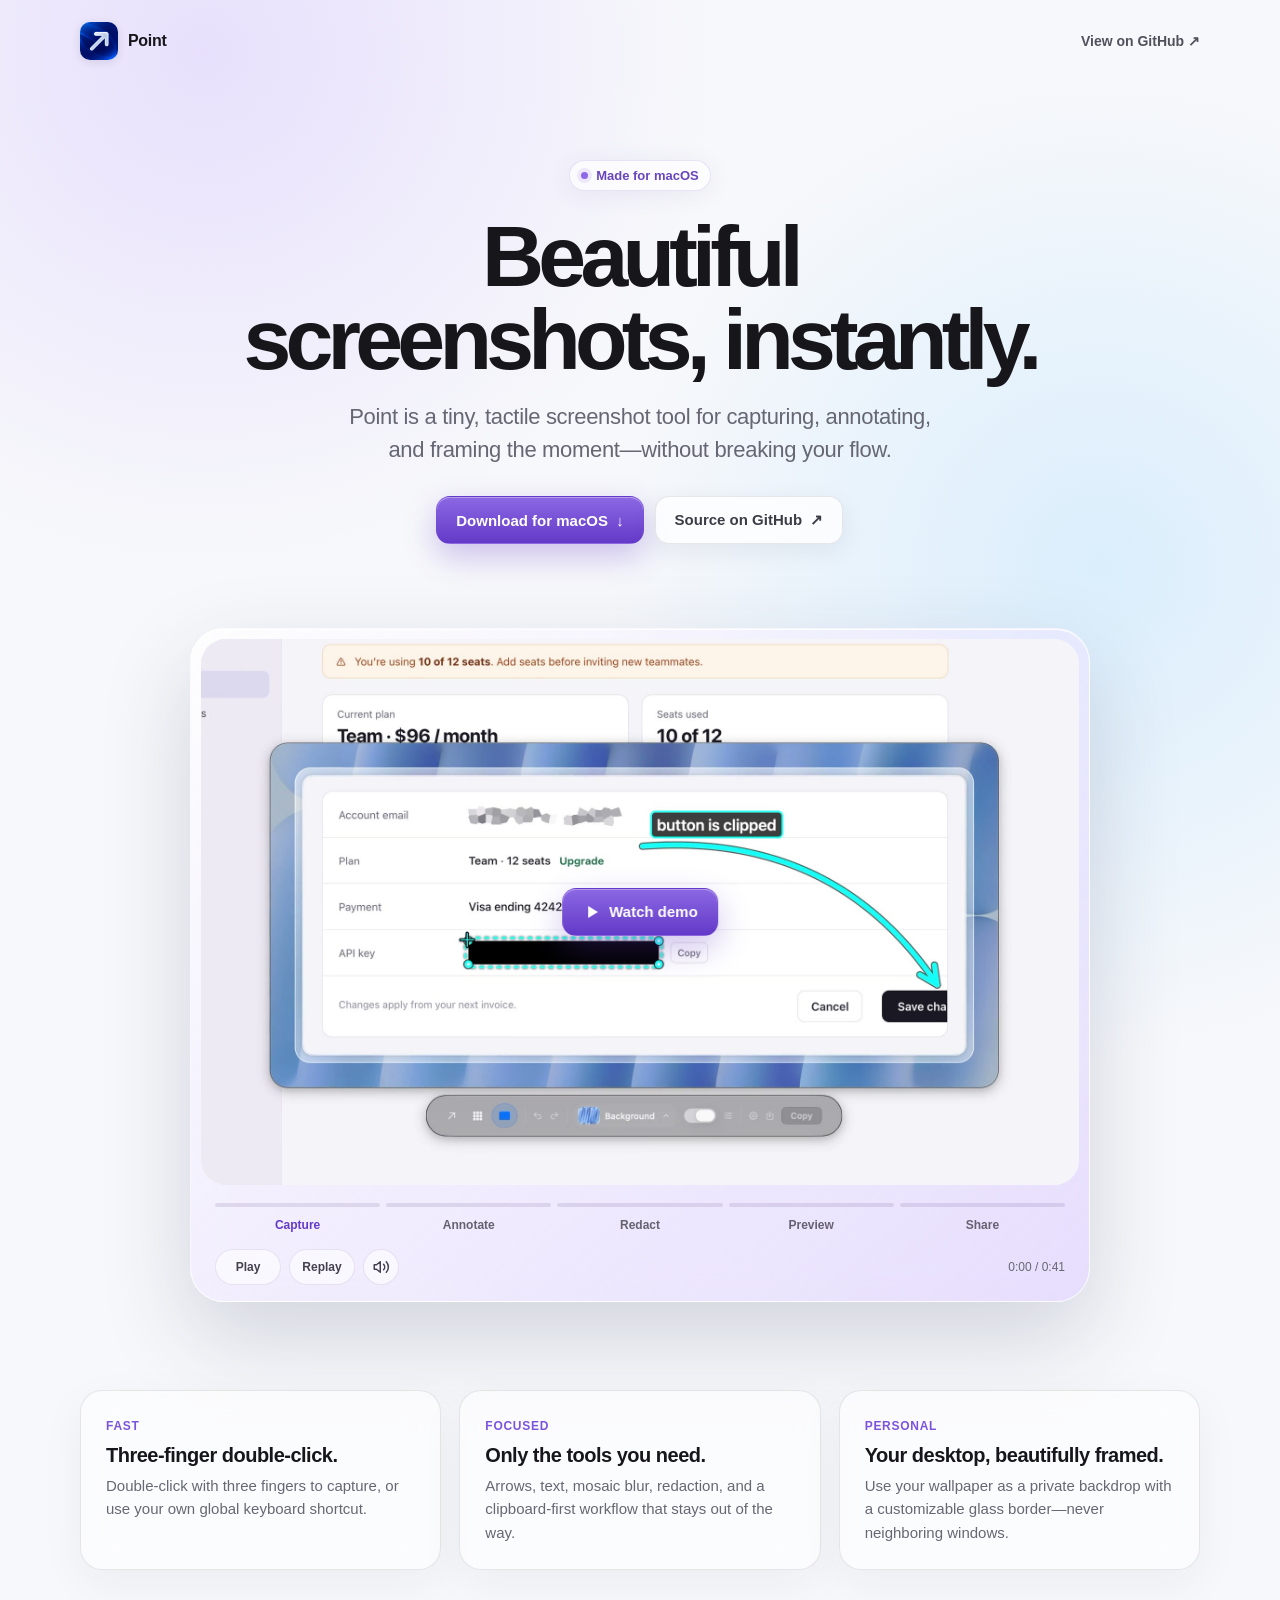
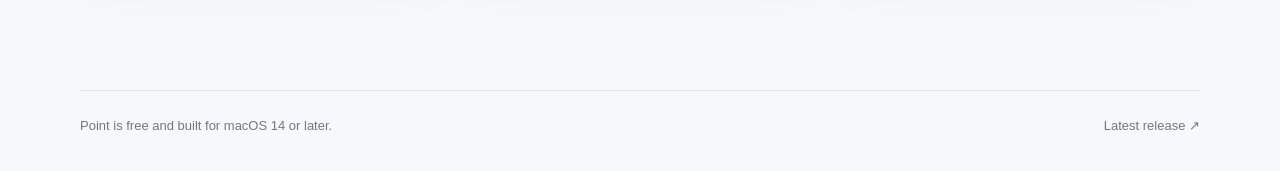
==== docs/index.html @ 86291eeb "Crop the black frame from the demo video" ====
<!doctype html>
<html lang="en">
<head>
  <meta charset="utf-8">
  <meta name="viewport" content="width=device-width, initial-scale=1">
  <title>Point — Beautiful screenshots, instantly</title>
  <meta name="description" content="A tiny, tactile screenshot and annotation tool made for macOS.">
  <meta name="theme-color" content="#f5f6fa">
  <meta property="og:title" content="Point — Beautiful screenshots, instantly">
  <meta property="og:description" content="Capture, annotate, and frame polished screenshots without leaving the moment.">
  <meta property="og:type" content="website">
  <meta property="og:url" content="https://201549bl.github.io/point/">
  <meta property="og:image" content="https://201549bl.github.io/point/og.png">
  <meta name="twitter:card" content="summary_large_image">
  <meta name="twitter:title" content="Point — Beautiful screenshots, instantly">
  <meta name="twitter:description" content="A tiny, tactile screenshot and annotation tool made for macOS.">
  <meta name="twitter:image" content="https://201549bl.github.io/point/og.png">
  <link rel="icon" href="app-icon.png">
  <style>
    :root {
      color-scheme: light;
      --ink: #17171b;
      --muted: #666773;
      --line: rgba(29, 29, 36, .1);
      --accent: #7b54dc;
      --accent-dark: #633ac8;
    }

    * { box-sizing: border-box; }

    html { scroll-behavior: smooth; }

    body {
      margin: 0;
      min-width: 320px;
      color: var(--ink);
      background:
        radial-gradient(circle at 16% 3%, rgba(206, 185, 255, .38), transparent 32rem),
        radial-gradient(circle at 86% 32%, rgba(165, 219, 255, .35), transparent 31rem),
        #f7f8fb;
      font-family: -apple-system, BlinkMacSystemFont, "SF Pro Display", "Helvetica Neue", sans-serif;
      -webkit-font-smoothing: antialiased;
    }

    a { color: inherit; }

    .shell {
      width: min(1120px, calc(100% - 40px));
      margin: 0 auto;
    }

    nav {
      height: 82px;
      display: flex;
      align-items: center;
      justify-content: space-between;
    }

    .brand {
      display: inline-flex;
      align-items: center;
      gap: 10px;
      font-weight: 700;
      letter-spacing: -.02em;
      text-decoration: none;
    }

    .brand img {
      width: 38px;
      height: 38px;
      border-radius: 10px;
      box-shadow: 0 2px 8px rgba(43, 35, 64, .12);
    }

    .nav-link {
      color: #51515c;
      font-size: 14px;
      font-weight: 600;
      text-decoration: none;
    }

    .hero {
      text-align: center;
      padding: 78px 0 54px;
    }

    .eyebrow {
      display: inline-flex;
      align-items: center;
      gap: 8px;
      padding: 7px 11px;
      border: 1px solid rgba(107, 73, 190, .14);
      border-radius: 99px;
      color: #6845bd;
      background: rgba(255, 255, 255, .65);
      box-shadow: 0 4px 24px rgba(80, 55, 140, .08);
      font-size: 13px;
      font-weight: 650;
      backdrop-filter: blur(18px);
    }

    .eyebrow::before {
      width: 7px;
      height: 7px;
      border-radius: 50%;
      background: #8e68e7;
      content: "";
      box-shadow: 0 0 0 4px rgba(142, 104, 231, .13);
    }

    h1 {
      max-width: 850px;
      margin: 24px auto 20px;
      font-size: clamp(52px, 8vw, 86px);
      line-height: .96;
      letter-spacing: -.067em;
      text-wrap: balance;
    }

    .lede {
      max-width: 620px;
      margin: 0 auto;
      color: var(--muted);
      font-size: clamp(18px, 2.2vw, 22px);
      line-height: 1.5;
      letter-spacing: -.015em;
      text-wrap: balance;
    }

    .actions {
      display: flex;
      justify-content: center;
      flex-wrap: wrap;
      gap: 12px;
      margin-top: 30px;
    }

    .button {
      min-height: 48px;
      display: inline-flex;
      align-items: center;
      justify-content: center;
      gap: 9px;
      padding: 0 19px;
      border: 1px solid var(--line);
      border-radius: 14px;
      color: #3c3c46;
      background: rgba(255, 255, 255, .74);
      box-shadow: 0 7px 26px rgba(34, 30, 50, .07);
      font-size: 15px;
      font-weight: 650;
      text-decoration: none;
      backdrop-filter: blur(18px);
      transition: transform .2s cubic-bezier(.2, .8, .2, 1), box-shadow .2s ease;
    }

    .button:hover { transform: translateY(-2px); box-shadow: 0 12px 30px rgba(34, 30, 50, .12); }
    .button:focus-visible { outline: 3px solid rgba(123, 84, 220, .25); outline-offset: 3px; }

    .button.primary {
      border-color: transparent;
      color: white;
      background: linear-gradient(180deg, #8c68e3, var(--accent-dark));
      box-shadow: 0 12px 32px rgba(99, 58, 200, .3), inset 0 1px rgba(255, 255, 255, .35);
    }

    .demo-wrap { padding: 30px 0 88px; }

    .demo {
      position: relative;
      min-height: 630px;
      overflow: hidden;
      display: grid;
      place-items: center;
      border: 1px solid rgba(255, 255, 255, .68);
      border-radius: 34px;
      background:
        linear-gradient(145deg, rgba(44, 142, 197, .18), rgba(129, 99, 201, .16)),
        radial-gradient(circle at 15% 74%, #afd8e5 0, #649bc2 26%, transparent 27%),
        linear-gradient(135deg, #6ec0dc, #3a79ae 47%, #8f7dc7);
      box-shadow: 0 35px 90px rgba(39, 49, 91, .18), inset 0 1px rgba(255, 255, 255, .7);
    }

    .demo::before,
    .demo::after {
      position: absolute;
      bottom: -90px;
      width: 540px;
      height: 310px;
      border-radius: 56% 44% 0 0;
      content: "";
      filter: saturate(.75);
    }

    .demo::before { left: -90px; background: #718b91; transform: rotate(8deg); }
    .demo::after { right: -150px; background: #566b72; transform: rotate(-7deg); }

    .glass-frame {
      position: relative;
      z-index: 1;
      width: min(78%, 790px);
      padding: 13px;
      border: 1px solid rgba(255, 255, 255, .82);
      border-radius: 29px;
      background: linear-gradient(140deg, rgba(255, 255, 255, .66), rgba(206, 181, 255, .42) 46%, rgba(255, 255, 255, .36));
      box-shadow: 0 28px 60px rgba(21, 31, 63, .34), inset 0 0 0 1px rgba(126, 75, 207, .32);
      backdrop-filter: blur(24px) saturate(1.25);
    }

    .shot {
      position: relative;
      min-height: 375px;
      overflow: hidden;
      border-radius: 17px;
      color: #f7f7fa;
      background: #17171b;
      box-shadow: inset 0 0 0 1px rgba(255,255,255,.08);
    }

    .shot-bar {
      height: 49px;
      display: flex;
      align-items: center;
      gap: 8px;
      padding: 0 17px;
      border-bottom: 1px solid rgba(255,255,255,.08);
      color: #aaaab3;
      font-size: 12px;
    }

    .dot { width: 10px; height: 10px; border-radius: 50%; background: #55555d; }
    .shot-title { margin-left: 8px; }

    .shot-content { padding: 58px 58px 72px; }
    .shot-label { color: #9a7be9; font-size: 13px; font-weight: 700; letter-spacing: .06em; text-transform: uppercase; }
    .shot h2 { max-width: 470px; margin: 10px 0 14px; font-size: clamp(30px, 4vw, 46px); line-height: 1.04; letter-spacing: -.045em; }
    .shot p { max-width: 410px; margin: 0; color: #a9a9b2; line-height: 1.55; }

    .annotation {
      position: absolute;
      right: 12%;
      bottom: 23%;
      width: 150px;
      height: 5px;
      border-radius: 9px;
      background: #ac7cff;
      box-shadow: 0 0 0 2px rgba(0,0,0,.32);
      transform: rotate(-22deg);
      transform-origin: right center;
    }

    .annotation::after {
      position: absolute;
      right: -3px;
      top: -8px;
      width: 17px;
      height: 17px;
      border-top: 5px solid #ac7cff;
      border-right: 5px solid #ac7cff;
      content: "";
      transform: rotate(45deg);
    }

    .toolbar {
      position: absolute;
      z-index: 2;
      left: 50%;
      bottom: 42px;
      display: flex;
      align-items: center;
      gap: 9px;
      min-height: 56px;
      padding: 10px 18px;
      border: 1px solid rgba(255,255,255,.68);
      border-radius: 28px;
      background: rgba(246, 246, 250, .68);
      box-shadow: 0 16px 36px rgba(22, 30, 58, .22), inset 0 1px rgba(255,255,255,.8);
      backdrop-filter: blur(24px) saturate(1.2);
      transform: translateX(-50%);
    }

    .tool-picker {
      display: flex;
      align-items: center;
      gap: 2px;
    }

    .tool {
      width: 34px;
      height: 34px;
      display: grid;
      place-items: center;
      border: 1px solid transparent;
      border-radius: 17px;
      color: #4d4c56;
    }

    .tool.active {
      border-color: rgba(113, 72, 206, .22);
      color: #7148ce;
      background: rgba(113, 72, 206, .16);
    }

    .toolbar-divider {
      width: 1px;
      height: 22px;
      background: rgba(68, 67, 76, .18);
    }

    .toolbar-label { color: #3e3d45; font-size: 12px; font-weight: 650; }

    .switch {
      width: 29px;
      height: 17px;
      padding: 2px;
      border-radius: 99px;
      background: #7650d4;
      box-shadow: inset 0 1px 2px rgba(52, 31, 105, .22);
    }

    .switch::after {
      display: block;
      width: 13px;
      height: 13px;
      margin-left: 12px;
      border-radius: 50%;
      background: white;
      box-shadow: 0 1px 3px rgba(30, 25, 45, .25);
      content: "";
    }

    .toolbar-action {
      width: 24px;
      display: grid;
      place-items: center;
      color: #47464f;
    }

    .symbol {
      width: 17px;
      height: 17px;
      display: block;
      background: currentColor;
      -webkit-mask: var(--icon) center / contain no-repeat;
      mask: var(--icon) center / contain no-repeat;
    }

    .copy-action {
      min-width: 49px;
      height: 30px;
      display: grid;
      place-items: center;
      border-radius: 15px;
      color: white;
      background: #7650d4;
      box-shadow: inset 0 1px rgba(255,255,255,.34), 0 2px 7px rgba(75, 48, 145, .23);
      font-size: 12px;
      font-weight: 700;
    }

    .video-demo {
      width: min(900px, 100%);
      min-height: 0;
      display: block;
      margin: 0 auto;
      padding: 10px;
      border-radius: 34px;
      background: linear-gradient(140deg, rgba(255, 255, 255, .74), rgba(210, 191, 255, .46));
      box-shadow: 0 35px 90px rgba(39, 49, 91, .18), inset 0 1px rgba(255, 255, 255, .8);
      backdrop-filter: blur(24px) saturate(1.2);
    }

    .video-demo::before,
    .video-demo::after { display: none; }

    .demo-stage { position: relative; }
    .video-demo video {
      width: 100%;
      height: auto;
      display: block;
      border-radius: 25px;
      background: #eef0f5;
    }

    .demo-start {
      position: absolute;
      top: 50%;
      left: 50%;
      translate: -50% -50%;
      font-family: inherit;
      white-space: nowrap;
      cursor: pointer;
    }
    .demo-start[hidden] { display: none; }
    .demo-start svg { width: 18px; height: 18px; }

    .demo-controls { width: 100%; padding: 8px 14px 6px; }
    .demo-controls[hidden] { display: none; }
    .chapter-timeline { position: relative; }
    .chapter-list { display: grid; grid-template-columns: var(--chapter-tracks, repeat(5, 1fr)); gap: 6px; }
    .demo-chapter {
      min-width: 0;
      min-height: 54px;
      display: flex;
      flex-direction: column;
      align-items: stretch;
      justify-content: flex-start;
      padding: 10px 0 8px;
      border: 0;
      border-radius: 5px;
      background: transparent;
      color: #66616f;
      font-size: 12px;
      font-weight: 600;
      line-height: 1.4;
      font-family: inherit;
      cursor: pointer;
    }
    .chapter-track { display: block; flex: 0 0 4px; height: 4px; margin-bottom: 10px; overflow: hidden; border-radius: 4px; background: rgba(79, 56, 116, .13); }
    .chapter-fill { display: block; width: 100%; height: 100%; background: var(--accent); transform: scaleX(var(--progress, 0)); transform-origin: left; }
    .demo-chapter[aria-current="step"] { color: var(--accent-dark); font-weight: 750; }
    .demo-chapter:hover { color: var(--accent-dark); }
    .demo-scrub {
      appearance: none;
      -webkit-appearance: none;
      position: absolute;
      top: 0;
      left: 0;
      width: 100%;
      height: 24px;
      margin: 0;
      padding: 0;
      background: transparent;
      cursor: pointer;
      touch-action: none;
    }
    .demo-scrub::-webkit-slider-runnable-track { height: 4px; background: transparent; }
    .demo-scrub::-moz-range-track, .demo-scrub::-moz-range-progress { height: 4px; background: transparent; }
    .demo-scrub::-webkit-slider-thumb { -webkit-appearance: none; width: 12px; height: 12px; margin-top: -4px; border: 2px solid white; border-radius: 50%; background: var(--accent-dark); box-shadow: 0 1px 5px rgba(50,30,80,.25); opacity: 0; }
    .demo-scrub::-moz-range-thumb { width: 8px; height: 8px; border: 2px solid white; border-radius: 50%; background: var(--accent-dark); opacity: 0; }
    .demo-playhead {
      position: absolute;
      left: var(--playhead-x, 0px);
      top: var(--playhead-y, 12px);
      width: 12px;
      height: 12px;
      border: 2px solid white;
      border-radius: 50%;
      background: var(--accent-dark);
      box-shadow: 0 1px 5px rgba(50,30,80,.25);
      transform: translate(-50%, -50%);
      pointer-events: none;
      opacity: 0;
    }
    .chapter-timeline:hover .demo-playhead, .chapter-timeline:focus-within .demo-playhead { opacity: 1; }
    .demo-transport { display: flex; flex-wrap: wrap; align-items: center; gap: 8px; padding-top: 2px; }
    .demo-transport button {
      min-height: 36px;
      min-width: 66px;
      padding: 0 12px;
      border: 1px solid rgba(112,89,147,.14);
      border-radius: 18px;
      background: rgba(255,255,255,.58);
      color: #45404e;
      font: 650 12px/1 -apple-system, BlinkMacSystemFont, "SF Pro Display", sans-serif;
      cursor: pointer;
    }
    .demo-transport button:hover { background: rgba(255,255,255,.95); }
    .demo-transport .video-sound { display: grid; place-items: center; flex: 0 0 36px; width: 36px; min-width: 36px; height: 36px; padding: 0; }
    .video-sound svg { grid-area: 1 / 1; width: 18px; height: 18px; }
    .video-sound[aria-pressed="false"] .sound-on, .video-sound[aria-pressed="true"] .sound-off { display: none; }
    .demo-clock { margin-left: auto; color: var(--muted); font-size: 12px; font-variant-numeric: tabular-nums; white-space: nowrap; }
    .demo-controls :focus-visible { outline: 2px solid var(--accent); outline-offset: 3px; }
    .demo-scrub:disabled { cursor: wait; }
    .demo-fallback { padding: 0 14px; font-size: 13px; color: var(--muted); }

    .features {
      display: grid;
      grid-template-columns: repeat(3, 1fr);
      gap: 18px;
      padding-bottom: 120px;
    }

    .feature {
      padding: 25px;
      border: 1px solid var(--line);
      border-radius: 22px;
      background: rgba(255, 255, 255, .55);
      box-shadow: 0 14px 45px rgba(36, 32, 54, .05);
      backdrop-filter: blur(16px);
    }

    .feature-kicker { color: var(--accent); font-size: 12px; font-weight: 750; letter-spacing: .06em; text-transform: uppercase; }
    .feature h3 { margin: 10px 0 7px; font-size: 20px; letter-spacing: -.025em; }
    .feature p { margin: 0; color: var(--muted); font-size: 15px; line-height: 1.55; }

    footer {
      display: flex;
      justify-content: space-between;
      gap: 20px;
      padding: 27px 0 38px;
      border-top: 1px solid var(--line);
      color: #757681;
      font-size: 13px;
    }

    footer a { text-decoration: none; }

    @media (max-width: 760px) {
      .shell { width: min(100% - 24px, 1120px); }
      .hero { padding-top: 54px; }
      h1 { font-size: clamp(48px, 15vw, 68px); }
      .demo { min-height: 500px; border-radius: 26px; }
      .video-demo { min-height: 0; padding: 6px; border-radius: 24px; }
      .video-demo video { border-radius: 18px; }
      .demo-controls { padding: 6px 8px; }
      .demo-chapter { font-size: 11px; }
      .demo-transport button { min-width: 60px; padding: 0 10px; }
      .glass-frame { width: 91%; padding: 9px; border-radius: 23px; }
      .shot { min-height: 330px; border-radius: 14px; }
      .shot-content { padding: 44px 30px 70px; }
      .shot p { font-size: 14px; }
      .annotation { right: 8%; bottom: 20%; width: 105px; }
      .toolbar { bottom: 29px; transform: translateX(-50%) scale(.72); transform-origin: bottom center; }
      .features { grid-template-columns: 1fr; padding-bottom: 70px; }
      footer { flex-direction: column; }
    }

    @media (max-width: 420px) {
      .chapter-list { gap: 4px; }
      .demo-chapter { font-size: 10px; }
      .demo-transport { gap: 6px; }
      .demo-transport button { min-width: 0; padding: 0 8px; }
      .demo-clock { font-size: 11px; }
    }

    @media (prefers-reduced-motion: reduce) {
      html { scroll-behavior: auto; }
      .button { transition: none; }
    }
  </style>
</head>
<body>
  <div class="shell">
    <nav aria-label="Primary navigation">
      <a class="brand" href="#top"><img src="app-icon.png" alt=""> Point</a>
      <a class="nav-link" href="https://github.com/201549BL/point">View on GitHub ↗</a>
    </nav>

    <main id="top">
      <section class="hero">
        <span class="eyebrow">Made for macOS</span>
        <h1>Beautiful screenshots, instantly.</h1>
        <p class="lede">Point is a tiny, tactile screenshot tool for capturing, annotating, and framing the moment—without breaking your flow.</p>
        <div class="actions">
          <a class="button primary" href="https://github.com/201549BL/point/releases/download/v0.3.0/Point-0.3.0-macOS.zip">Download for macOS&nbsp; ↓</a>
          <a class="button" href="https://github.com/201549BL/point">Source on GitHub&nbsp; ↗</a>
        </div>
      </section>

      <section class="demo-wrap" aria-label="Point screenshot annotation preview">
        <div class="demo video-demo">
          <div class="demo-stage">
            <video id="point-demo" controls loop playsinline preload="metadata" width="1888" height="1174" poster="point-demo-poster.jpg?v=030-crop-v8" aria-label="Point demo: capture with a Sunset wash, frame and annotate a screenshot, blur an email, redact a key, preview the result, and share it in chat.">
              <source src="point-demo.mp4?v=030-crop-v8" type="video/mp4">
              <a href="point-demo.mp4?v=030-crop-v8">Watch the Point demo video</a>
            </video>
            <button class="button primary demo-start" type="button" aria-controls="point-demo" hidden>
              <svg viewBox="0 0 24 24" fill="currentColor" aria-hidden="true" focusable="false"><path d="m8 4 13 8-13 8Z"/></svg>
              Watch demo
            </button>
          </div>
          <div class="demo-controls" hidden>
            <div class="chapter-timeline">
              <div class="chapter-list" role="group" aria-label="Demo chapters">
                <button class="demo-chapter" type="button" data-start="0" aria-controls="point-demo"><span class="chapter-track" aria-hidden="true"><span class="chapter-fill"></span></span>Capture</button>
                <button class="demo-chapter" type="button" data-start="9.366667" aria-controls="point-demo"><span class="chapter-track" aria-hidden="true"><span class="chapter-fill"></span></span>Annotate</button>
                <button class="demo-chapter" type="button" data-start="18.133333" aria-controls="point-demo"><span class="chapter-track" aria-hidden="true"><span class="chapter-fill"></span></span>Redact</button>
                <button class="demo-chapter" type="button" data-start="28.6" aria-controls="point-demo"><span class="chapter-track" aria-hidden="true"><span class="chapter-fill"></span></span>Preview</button>
                <button class="demo-chapter" type="button" data-start="31.7" aria-controls="point-demo"><span class="chapter-track" aria-hidden="true"><span class="chapter-fill"></span></span>Share</button>
              </div>
              <span class="demo-playhead" aria-hidden="true"></span>
              <input class="demo-scrub" type="range" min="0" max="40.733333" step="0.01" value="0" aria-label="Seek demo" aria-controls="point-demo" disabled>
            </div>
            <div class="demo-transport">
              <button class="video-toggle" type="button" aria-label="Play demo">Play</button>
              <button class="video-replay" type="button" aria-label="Replay demo">Replay</button>
              <button class="video-sound" type="button" aria-label="Mute demo" title="Mute demo" aria-pressed="true" aria-controls="point-demo">
                <svg class="sound-off" viewBox="0 0 24 24" fill="none" stroke="currentColor" stroke-width="2" stroke-linecap="round" stroke-linejoin="round" aria-hidden="true" focusable="false"><path d="M11 5 6 9H3v6h3l5 4Z"/><path d="m17 9 5 6m0-6-5 6"/></svg>
                <svg class="sound-on" viewBox="0 0 24 24" fill="none" stroke="currentColor" stroke-width="2" stroke-linecap="round" stroke-linejoin="round" aria-hidden="true" focusable="false"><path d="M11 5 6 9H3v6h3l5 4Z"/><path d="M15.5 8.5a5 5 0 0 1 0 7M19 5a10 10 0 0 1 0 14"/></svg>
              </button>
              <output class="demo-clock" aria-hidden="true">0:00 / 0:41</output>
            </div>
          </div>
          <p class="demo-fallback" hidden>Having trouble playing the demo? <a href="point-demo.mp4?v=030-crop-v8">Open the video directly.</a></p>
        </div>
      </section>

      <section class="features" aria-label="Features">
        <article class="feature">
          <span class="feature-kicker">Fast</span>
          <h3>Three-finger double-click.</h3>
          <p>Double-click with three fingers to capture, or use your own global keyboard shortcut.</p>
        </article>
        <article class="feature">
          <span class="feature-kicker">Focused</span>
          <h3>Only the tools you need.</h3>
          <p>Arrows, text, mosaic blur, redaction, and a clipboard-first workflow that stays out of the way.</p>
        </article>
        <article class="feature">
          <span class="feature-kicker">Personal</span>
          <h3>Your desktop, beautifully framed.</h3>
          <p>Use your wallpaper as a private backdrop with a customizable glass border—never neighboring windows.</p>
        </article>
      </section>
    </main>

    <footer>
      <span>Point is free and built for macOS 14 or later.</span>
      <a href="https://github.com/201549BL/point/releases/latest">Latest release ↗</a>
    </footer>
  </div>
  <script src="demo-player.js?v=030-watch-demo-2"></script>
</body>
</html>
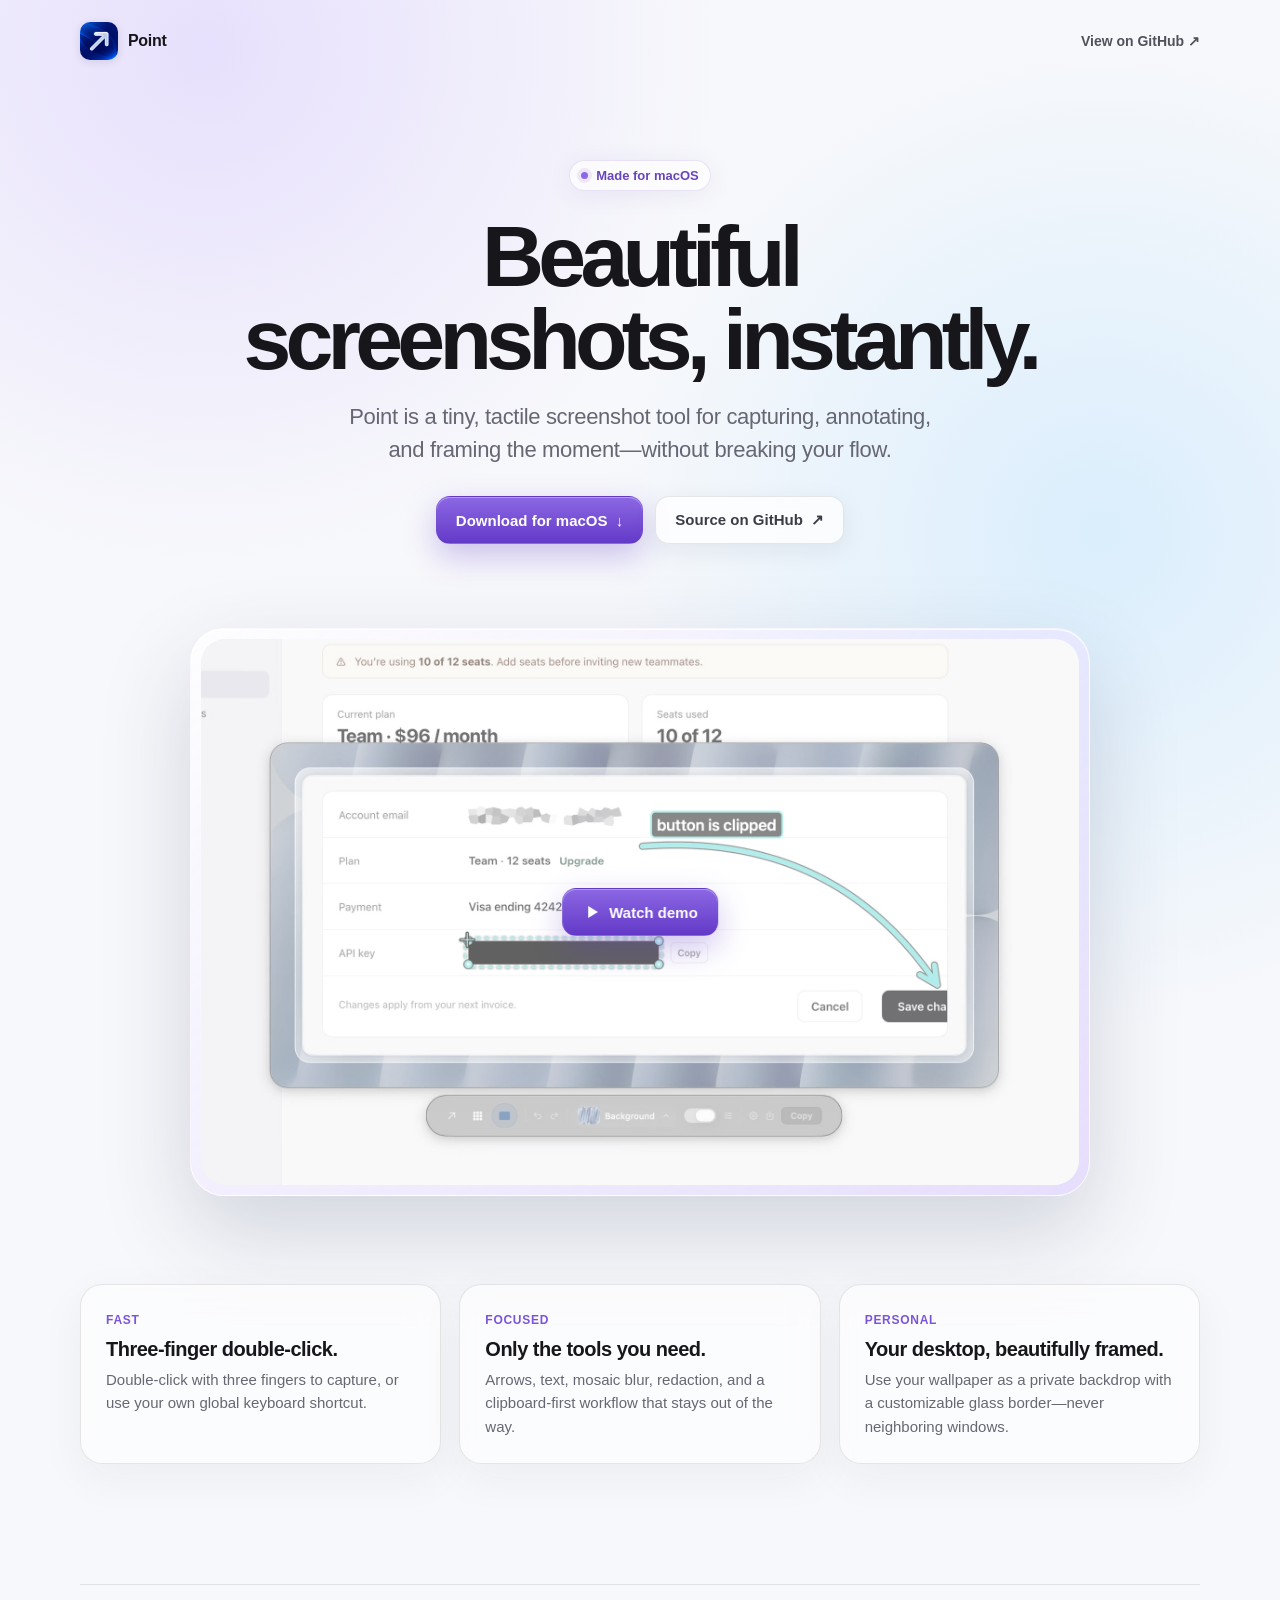
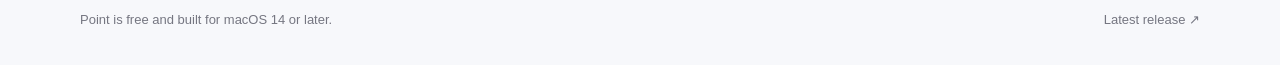
==== commit 2449c87f: "Quiet the demo poster until first playback" ====
--- a/docs/index.html
+++ b/docs/index.html
@@ -374,16 +374,31 @@
     .video-demo::after { display: none; }
 
     .demo-stage { position: relative; }
+    .demo-stage::after {
+      content: "";
+      position: absolute;
+      inset: 0;
+      z-index: 1;
+      border-radius: 25px;
+      background: rgba(255, 255, 255, .38);
+      opacity: 0;
+      pointer-events: none;
+      transition: opacity 250ms ease;
+    }
+    .is-awaiting-play .demo-stage::after { opacity: 1; }
+    .is-awaiting-play video { filter: saturate(.4); }
     .video-demo video {
       width: 100%;
       height: auto;
       display: block;
       border-radius: 25px;
       background: #eef0f5;
+      transition: filter 250ms ease;
     }
 
     .demo-start {
       position: absolute;
+      z-index: 2;
       top: 50%;
       left: 50%;
       translate: -50% -50%;
@@ -512,7 +527,7 @@
       h1 { font-size: clamp(48px, 15vw, 68px); }
       .demo { min-height: 500px; border-radius: 26px; }
       .video-demo { min-height: 0; padding: 6px; border-radius: 24px; }
-      .video-demo video { border-radius: 18px; }
+      .video-demo video, .demo-stage::after { border-radius: 18px; }
       .demo-controls { padding: 6px 8px; }
       .demo-chapter { font-size: 11px; }
       .demo-transport button { min-width: 60px; padding: 0 10px; }
@@ -536,7 +551,7 @@
 
     @media (prefers-reduced-motion: reduce) {
       html { scroll-behavior: auto; }
-      .button { transition: none; }
+      .button, .video-demo video, .demo-stage::after { transition: none; }
     }
   </style>
 </head>
@@ -620,6 +635,6 @@
       <a href="https://github.com/201549BL/point/releases/latest">Latest release ↗</a>
     </footer>
   </div>
-  <script src="demo-player.js?v=030-watch-demo-2"></script>
+  <script src="demo-player.js?v=030-quiet-poster-1"></script>
 </body>
 </html>
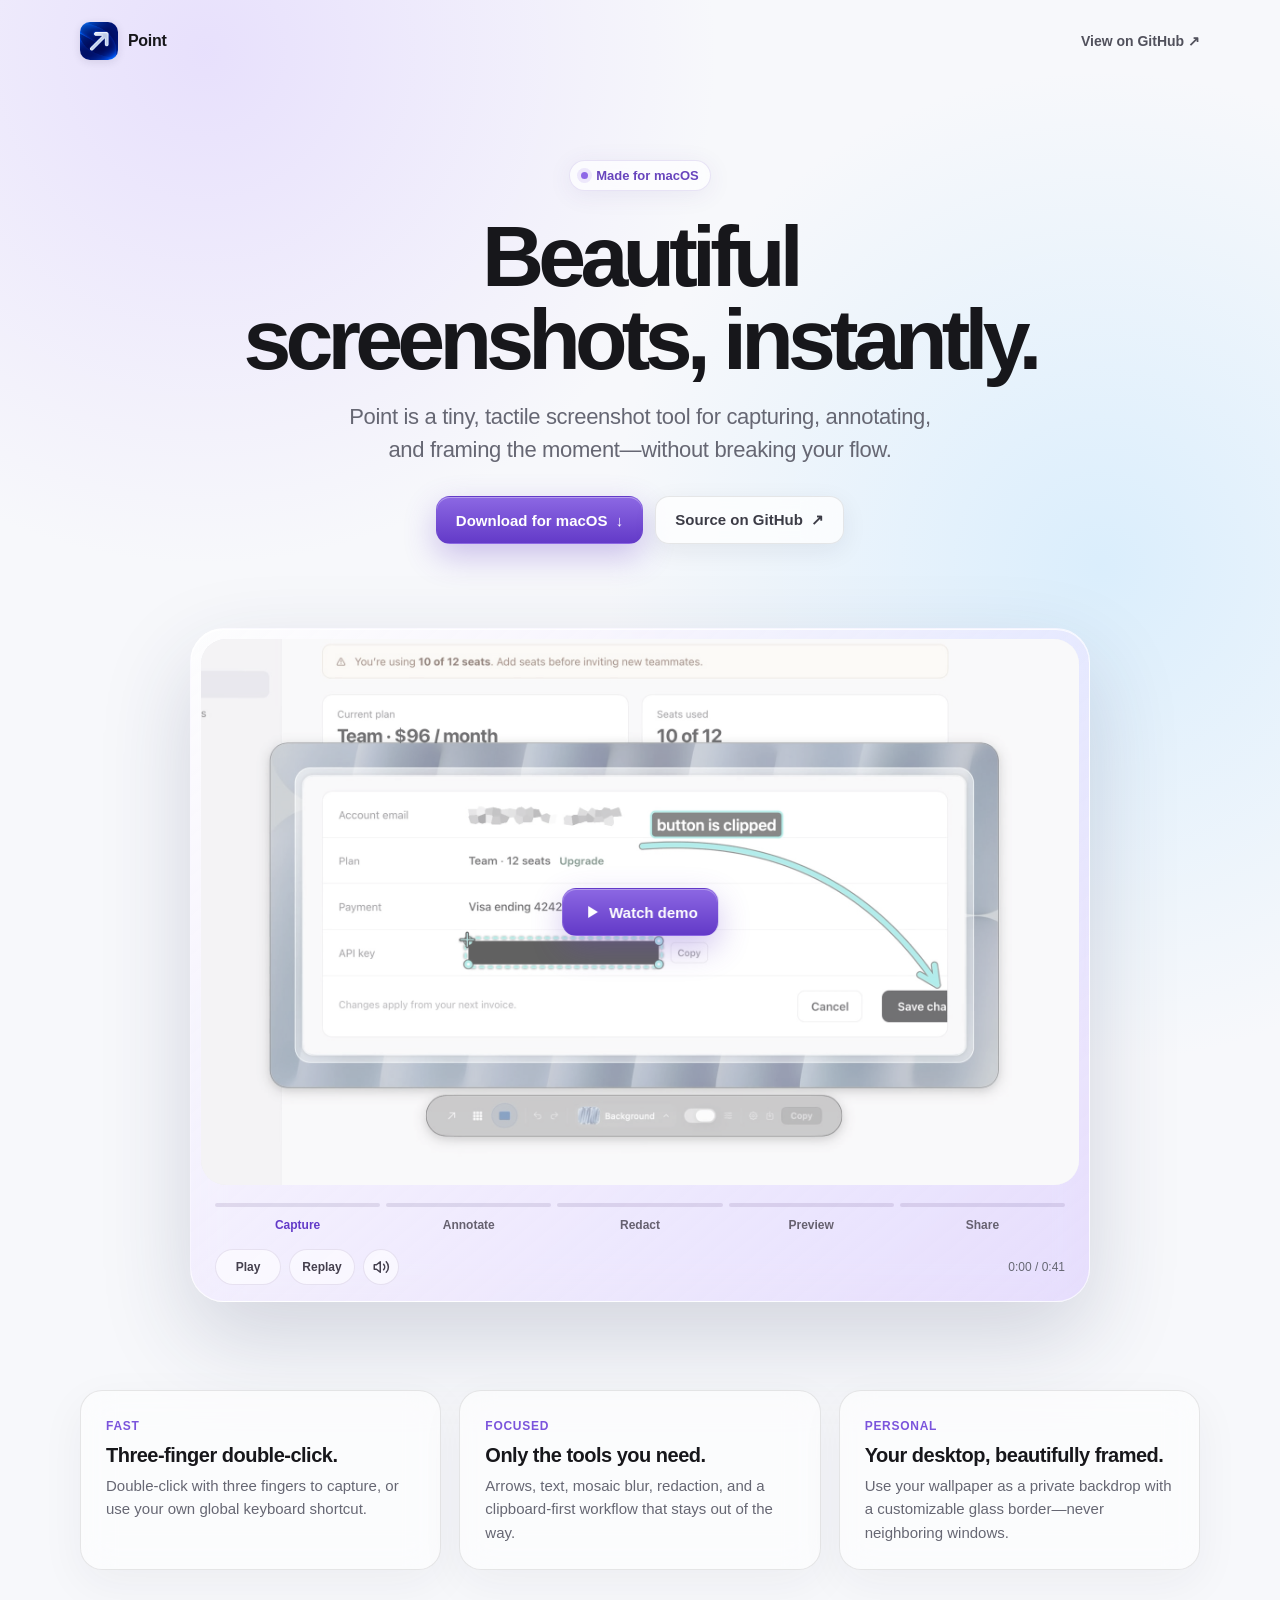
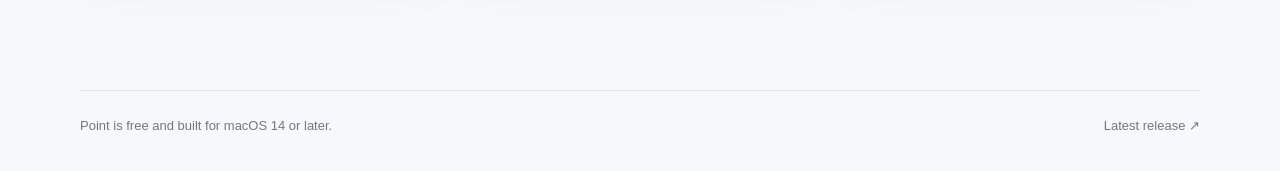
==== commit 13779fe1: "Refresh the demo player asset version" ====
--- a/docs/index.html
+++ b/docs/index.html
@@ -635,6 +635,6 @@
       <a href="https://github.com/201549BL/point/releases/latest">Latest release ↗</a>
     </footer>
   </div>
-  <script src="demo-player.js?v=030-quiet-poster-1"></script>
+  <script src="demo-player.js?v=030-quiet-poster-2"></script>
 </body>
 </html>
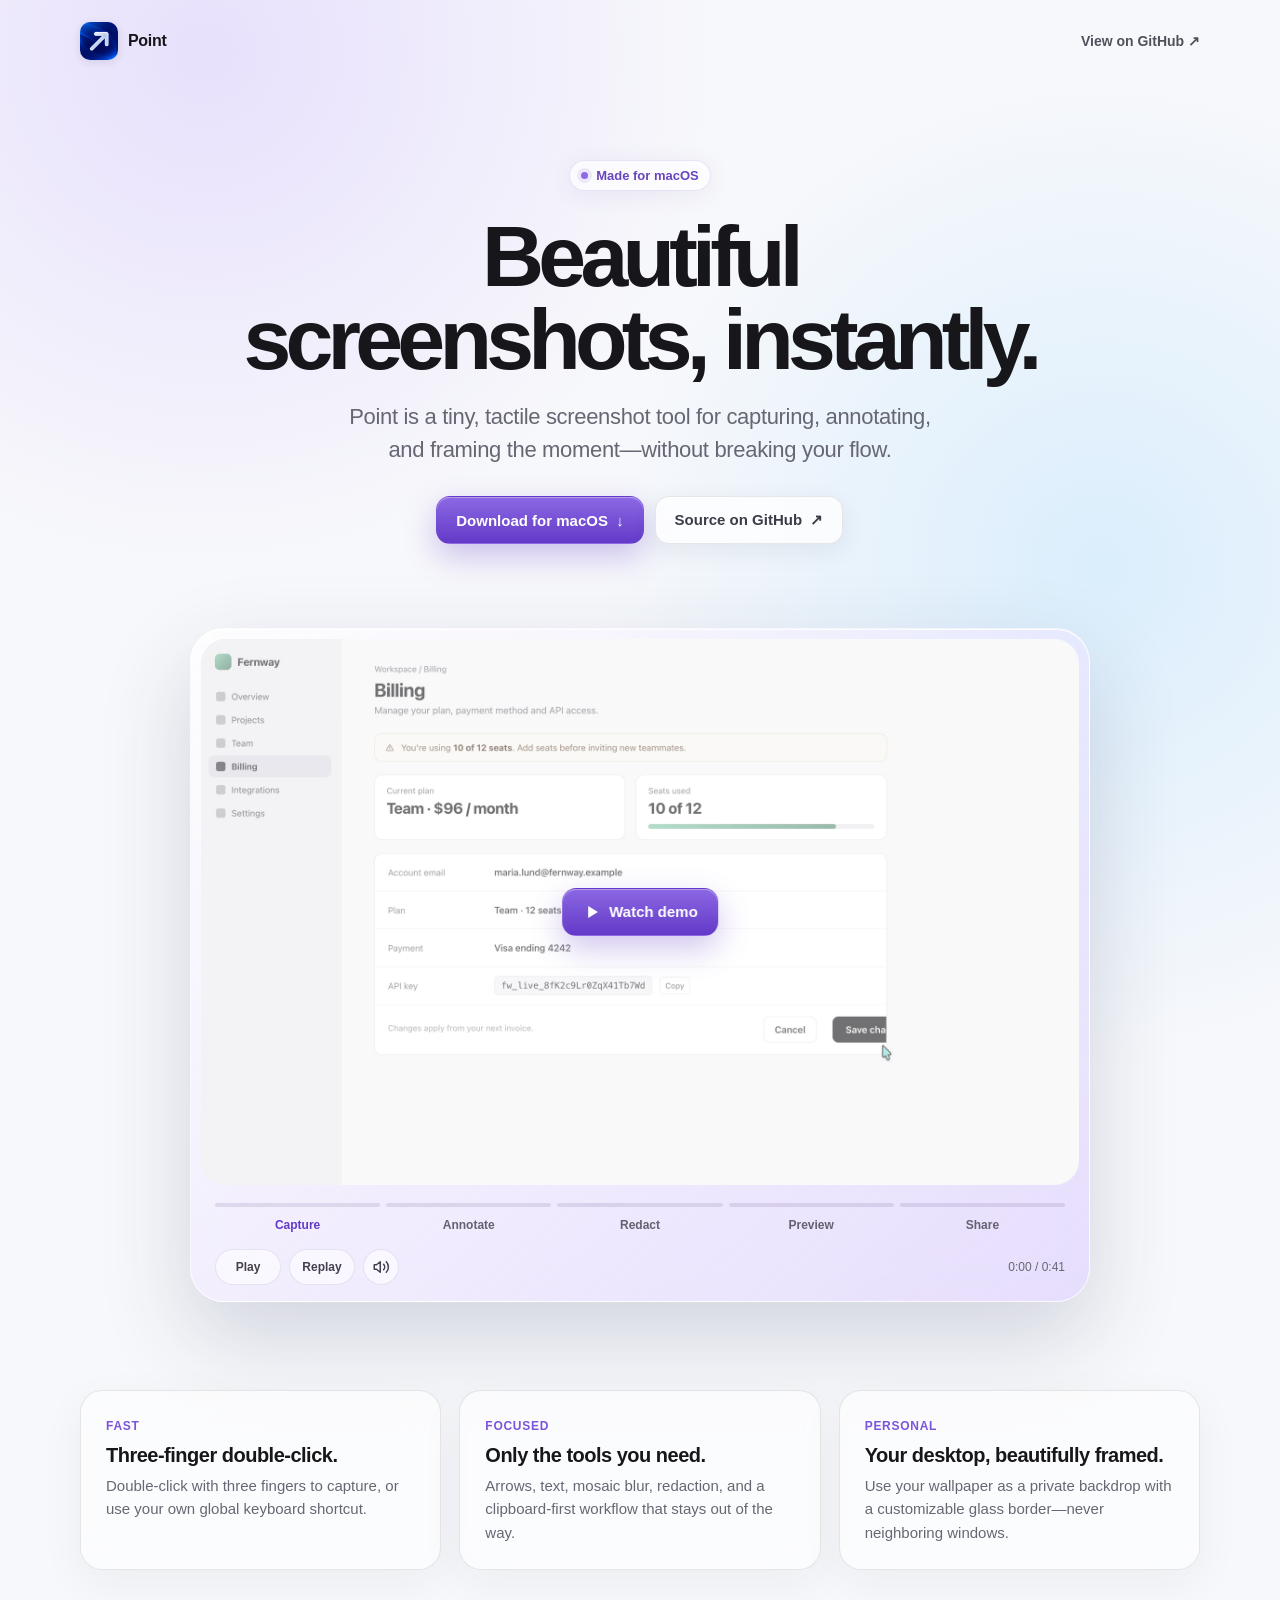
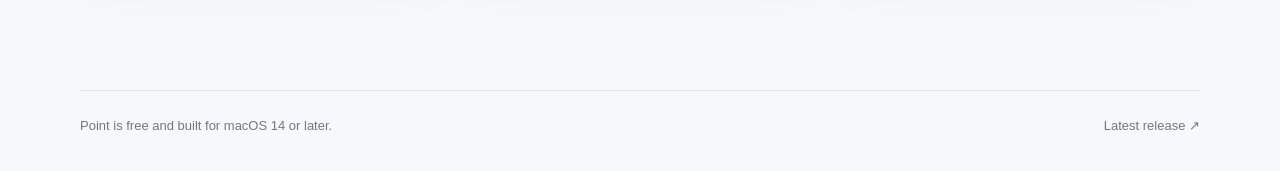
==== commit 1177ac72: "Use the demo first frame as its poster" ====
--- a/docs/index.html
+++ b/docs/index.html
@@ -576,7 +576,7 @@
       <section class="demo-wrap" aria-label="Point screenshot annotation preview">
         <div class="demo video-demo">
           <div class="demo-stage">
-            <video id="point-demo" controls loop playsinline preload="metadata" width="1888" height="1174" poster="point-demo-poster.jpg?v=030-crop-v8" aria-label="Point demo: capture with a Sunset wash, frame and annotate a screenshot, blur an email, redact a key, preview the result, and share it in chat.">
+            <video id="point-demo" controls loop playsinline preload="metadata" width="1888" height="1174" poster="point-demo-poster.jpg?v=030-start-frame-v9" aria-label="Point demo: capture with a Sunset wash, frame and annotate a screenshot, blur an email, redact a key, preview the result, and share it in chat.">
               <source src="point-demo.mp4?v=030-crop-v8" type="video/mp4">
               <a href="point-demo.mp4?v=030-crop-v8">Watch the Point demo video</a>
             </video>
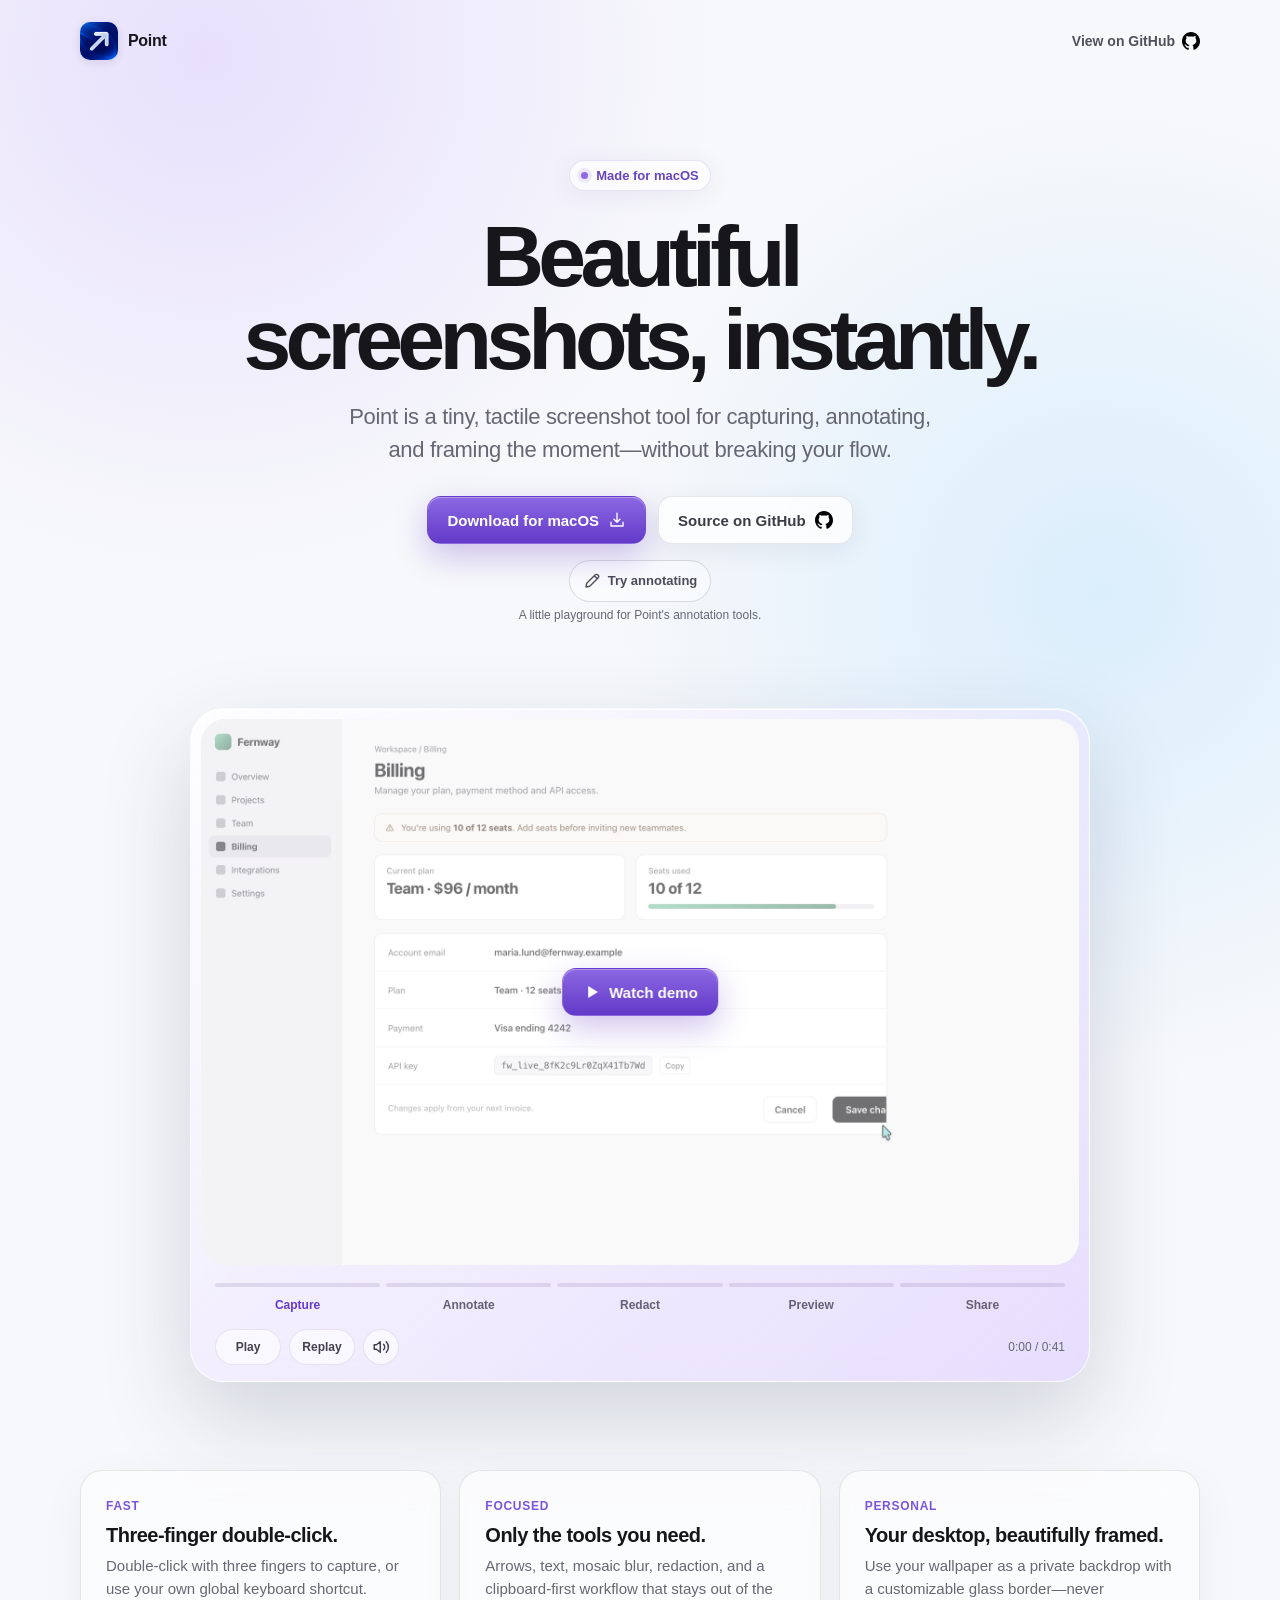
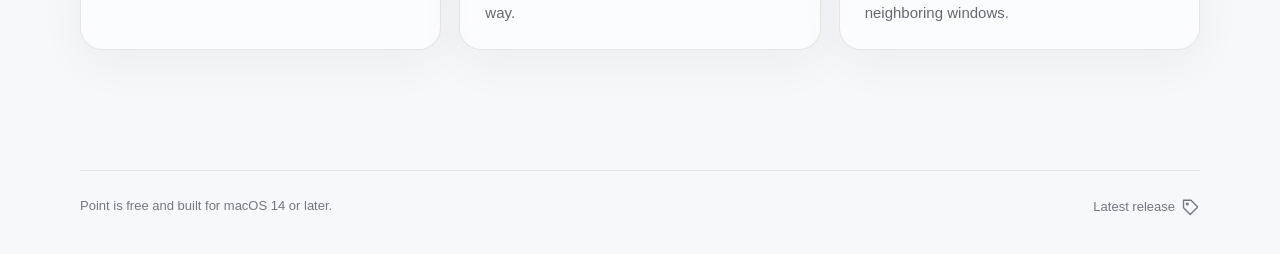
==== commit 9ad99c6a: "feat(pages): add interactive annotation playground" ====
--- a/docs/index.html
+++ b/docs/index.html
@@ -16,6 +16,7 @@
   <meta name="twitter:description" content="A tiny, tactile screenshot and annotation tool made for macOS.">
   <meta name="twitter:image" content="https://201549bl.github.io/point/og.png">
   <link rel="icon" href="app-icon.png">
+  <link rel="stylesheet" href="annotation-tools.css">
   <style>
     :root {
       color-scheme: light;
@@ -71,6 +72,20 @@
       border-radius: 10px;
       box-shadow: 0 2px 8px rgba(43, 35, 64, .12);
     }
+
+    .nav-link, footer a {
+      display: inline-flex;
+      align-items: center;
+      gap: 7px;
+    }
+
+    .link-icon {
+      width: 18px;
+      height: 18px;
+      flex: none;
+    }
+
+    img.link-icon { height: auto; }
 
     .nav-link {
       color: #51515c;
@@ -559,7 +574,7 @@
   <div class="shell">
     <nav aria-label="Primary navigation">
       <a class="brand" href="#top"><img src="app-icon.png" alt=""> Point</a>
-      <a class="nav-link" href="https://github.com/201549BL/point">View on GitHub ↗</a>
+      <a class="nav-link" href="https://github.com/201549BL/point">View on GitHub <img class="link-icon" src="icons/github-mark.svg" width="18" alt="" aria-hidden="true"></a>
     </nav>
 
     <main id="top">
@@ -568,8 +583,8 @@
         <h1>Beautiful screenshots, instantly.</h1>
         <p class="lede">Point is a tiny, tactile screenshot tool for capturing, annotating, and framing the moment—without breaking your flow.</p>
         <div class="actions">
-          <a class="button primary" href="https://github.com/201549BL/point/releases/download/v0.3.0/Point-0.3.0-macOS.zip">Download for macOS&nbsp; ↓</a>
-          <a class="button" href="https://github.com/201549BL/point">Source on GitHub&nbsp; ↗</a>
+          <a class="button primary" href="https://github.com/201549BL/point/releases/download/v0.3.0/Point-0.3.0-macOS.zip">Download for macOS <svg class="link-icon" viewBox="0 0 24 24" fill="none" stroke="currentColor" stroke-width="1.8" stroke-linecap="round" stroke-linejoin="round" aria-hidden="true"><path d="M12 3v12m-4-4 4 4 4-4M4 15v5h16v-5"/></svg></a>
+          <a class="button" href="https://github.com/201549BL/point">Source on GitHub <img class="link-icon" src="icons/github-mark.svg" width="18" alt="" aria-hidden="true"></a>
         </div>
       </section>
 
@@ -632,9 +647,11 @@
 
     <footer>
       <span>Point is free and built for macOS 14 or later.</span>
-      <a href="https://github.com/201549BL/point/releases/latest">Latest release ↗</a>
+      <a href="https://github.com/201549BL/point/releases/latest">Latest release <svg class="link-icon" viewBox="0 0 24 24" fill="none" stroke="currentColor" stroke-width="1.8" stroke-linecap="round" stroke-linejoin="round" aria-hidden="true"><path d="M20 13 11 22 2 13V3h10l8 8a1.4 1.4 0 0 1 0 2Z"/><circle cx="7" cy="8" r="1.25"/></svg></a>
     </footer>
   </div>
   <script src="demo-player.js?v=030-quiet-poster-2"></script>
+  <script src="annotation-mosaic.js" defer></script>
+  <script src="annotation-tools.js" defer></script>
 </body>
 </html>
--- a/docs/annotation-tools.css
+++ b/docs/annotation-tools.css
@@ -0,0 +1,226 @@
+.point-annotation-dock,
+.point-annotation-status {
+  position: fixed;
+  z-index: 2147483001;
+  font-family: -apple-system, BlinkMacSystemFont, "Helvetica Neue", sans-serif;
+}
+.point-annotation-invitation {
+  margin: 16px auto 0;
+  max-width: 100%;
+  text-align: center;
+}
+.point-annotation-invitation p {
+  margin: 4px 0 0;
+  color: #666773;
+  font-size: 12px;
+  line-height: 1.5;
+}
+.point-annotate-launch {
+  display: inline-flex;
+  align-items: center;
+  justify-content: center;
+  gap: 7px;
+  min-height: 42px;
+  max-width: 100%;
+  padding: 8px 13px;
+  border: 1px solid rgba(29, 29, 36, .15);
+  border-radius: 99px;
+  background: rgba(255, 255, 255, .42);
+  color: #4d4c58;
+  font: 600 13px/1.4 -apple-system, BlinkMacSystemFont, "Helvetica Neue", sans-serif;
+  cursor: pointer;
+}
+.point-annotate-launch .point-annotation-icon { width: 18px; height: 18px; margin: 0; }
+.point-annotate-launch:hover:not(:disabled) { border-color: rgba(99, 58, 200, .35); color: #633ac8; }
+.point-annotate-launch:disabled { opacity: .6; cursor: default; }
+.point-annotation-dock {
+  bottom: max(18px, env(safe-area-inset-bottom));
+  left: 50%;
+  transform: translateX(-50%);
+  display: flex;
+  flex-direction: column;
+  align-items: center;
+  gap: 8px;
+  max-width: calc(100vw - 20px);
+}
+.point-annotation-overlay {
+  position: absolute;
+  z-index: 2147483000;
+  top: 0;
+  left: 0;
+  width: 100%;
+  height: 0;
+  pointer-events: none;
+}
+.point-annotation-surface {
+  position: fixed;
+  inset: 0;
+  pointer-events: none;
+}
+.point-annotation-concealments,
+.point-annotation-arrows,
+.point-annotation-captions {
+  position: absolute;
+  top: 0;
+  left: 0;
+  pointer-events: none;
+}
+.point-annotation-arrows { overflow: hidden; }
+.point-annotation-capturing .point-annotation-arrows,
+.point-annotation-capturing .point-annotation-concealments,
+.point-annotation-capturing .point-annotation-captions { display: none; }
+.point-annotation-arrows path {
+  fill: none;
+  stroke-linecap: round;
+  stroke-linejoin: round;
+}
+.point-annotation-arrow-hit {
+  stroke: transparent;
+  stroke-width: 16;
+  pointer-events: stroke;
+  touch-action: none;
+}
+.point-annotation-arrows [data-handle],
+.point-annotation-rectangle,
+.point-annotation-captions .point-annotation-caption {
+  pointer-events: auto;
+  touch-action: none;
+}
+.point-annotation-active :where(body *) { touch-action: none; }
+.point-annotation-active :is(a, button, input, select, textarea, video, audio, summary, label, [contenteditable]:not([contenteditable="false"]), [role="button"], [role="slider"]),
+.point-annotation-active :is(a, button, input, select, textarea, video, audio, summary, label, [contenteditable]:not([contenteditable="false"]), [role="button"], [role="slider"]) *,
+.point-annotation-active :has(:is(a, button, input, select, textarea, video, audio, summary, label, [contenteditable]:not([contenteditable="false"]), [role="button"], [role="slider"])) { touch-action: auto; }
+.point-annotation-dragging,
+.point-annotation-dragging * { -webkit-user-select: none; user-select: none; }
+.point-annotation-hover,
+.point-annotation-hover * { cursor: var(--point-annotation-cursor) !important; }
+.point-annotation-arrow-shadow { stroke: rgba(0, 0, 0, .62); stroke-width: 7; }
+.point-annotation-arrow { stroke: #0a7aff; stroke-width: 4; }
+.point-annotation-selection {
+  fill: none;
+  stroke: #0a7aff;
+  stroke-width: 3;
+  stroke-dasharray: 7 5;
+  filter: drop-shadow(0 0 2px rgba(0, 0, 0, .9));
+}
+.point-annotation-rectangle { position: absolute; }
+.point-annotation-redaction { background: #000; }
+.point-annotation-caption {
+  position: absolute;
+  box-sizing: border-box;
+  margin: 0;
+  border: 2.5px solid #0a7aff;
+  border-radius: 6px;
+  padding: 4px 7px;
+  background: rgba(0, 0, 0, .72);
+  color: white;
+  font: 600 15px/18px -apple-system, BlinkMacSystemFont, "Helvetica Neue", sans-serif;
+  white-space: pre-wrap;
+  overflow-wrap: anywhere;
+}
+.point-annotation-caption-editor {
+  pointer-events: auto;
+  resize: none;
+  outline: none;
+  overflow: auto;
+  min-height: 30px;
+}
+.point-annotation-caption-editor::placeholder { color: rgba(255, 255, 255, .55); }
+.point-annotation-toolbar {
+  box-sizing: border-box;
+  display: flex;
+  flex-wrap: wrap;
+  justify-content: center;
+  align-items: center;
+  gap: 6px;
+  padding: 7px;
+  width: max-content;
+  max-width: calc(100vw - 20px);
+  border: 1px solid rgba(255, 255, 255, .8);
+  border-radius: 28px;
+  background: rgba(248, 249, 252, .82);
+  -webkit-backdrop-filter: blur(28px) saturate(1.4);
+  backdrop-filter: blur(28px) saturate(1.4);
+  box-shadow: 0 8px 30px rgba(0, 0, 0, .2), inset 0 1px 0 white;
+}
+.point-annotation-toolbar button {
+  flex: 0 0 auto;
+  min-width: 42px;
+  min-height: 42px;
+  padding: 8px;
+  border: 0;
+  border-radius: 50%;
+  background: transparent;
+  color: #303442;
+  font: inherit;
+  font-size: 12px;
+  font-weight: 600;
+  cursor: pointer;
+}
+.point-annotation-tools,
+.point-annotation-actions { display: flex; align-items: center; gap: 2px; }
+.point-annotation-actions { flex-wrap: wrap; justify-content: center; max-width: 100%; border-left: 1px solid rgba(45, 50, 65, .16); padding-left: 6px; }
+.point-annotation-actions button { border-radius: 22px; }
+.point-annotation-tool { display: grid; place-items: center; }
+.point-annotation-icon {
+  display: block;
+  width: 21px;
+  height: 21px;
+  margin: auto;
+  background: currentColor;
+  -webkit-mask: var(--point-icon) center / contain no-repeat;
+  mask: var(--point-icon) center / contain no-repeat;
+}
+.point-annotation-toolbar button:hover:not(:disabled) { background: rgba(48, 70, 110, .09); }
+.point-annotation-toolbar .point-annotation-tool[aria-pressed="true"] {
+  color: #0a7aff;
+  background: rgba(10, 122, 255, .14);
+  box-shadow: inset 0 0 0 1px rgba(10, 122, 255, .16);
+}
+.point-annotation-toolbar button:disabled { opacity: .32; cursor: default; }
+.point-annotation-toolbar .point-annotation-clear { color: #fff; background: #0a7aff; border-radius: 22px; padding: 8px 13px; }
+.point-annotation-toolbar button.point-annotation-clear:hover { background: #066cde; }
+.point-annotation-toolbar button:focus-visible,
+.point-annotate-launch:focus-visible { outline: 3px solid #0a7aff; outline-offset: 3px; }
+.point-annotation-status {
+  top: max(68px, calc(env(safe-area-inset-top) + 54px));
+  left: 50%;
+  transform: translateX(-50%);
+  box-sizing: border-box;
+  width: max-content;
+  max-width: calc(100vw - 32px);
+  padding: 10px 14px;
+  border-radius: 12px;
+  background: rgba(25, 29, 38, .92);
+  color: white;
+  font-size: 13px;
+  line-height: 1.4;
+  text-align: center;
+  pointer-events: none;
+}
+.point-annotation-toolbar[hidden],
+.point-annotation-dock[hidden],
+.point-annotation-overlay[hidden],
+.point-annotate-launch[hidden],
+.point-annotation-status[hidden] { display: none; }
+@media (max-width: 520px) {
+  .point-annotation-toolbar { display: grid; grid-template-columns: repeat(5, minmax(0, 1fr)); gap: 3px; width: 278px; padding: 6px; border-radius: 25px; }
+  .point-annotation-tools,
+  .point-annotation-actions { display: contents; }
+  .point-annotation-tool,
+  .point-annotation-actions [data-action="undo"],
+  .point-annotation-actions [data-action="redo"] { grid-row: 1; }
+  .point-annotation-actions [data-action="clear all"] { grid-column: span 4; }
+}
+
+.point-annotation-dock:not([hidden]) .point-annotation-toolbar {
+  animation: point-annotation-toolbar-in 450ms cubic-bezier(.22, .8, .3, 1) backwards;
+}
+@keyframes point-annotation-toolbar-in {
+  0% { opacity: 0; transform: translateY(14px) scale(.94); filter: blur(5px); }
+  65% { opacity: 1; transform: translateY(-3px) scale(1.018); filter: blur(0); }
+  100% { opacity: 1; transform: none; filter: none; }
+}
+@media (prefers-reduced-motion: reduce) {
+  .point-annotation-dock:not([hidden]) .point-annotation-toolbar { animation: none; }
+}
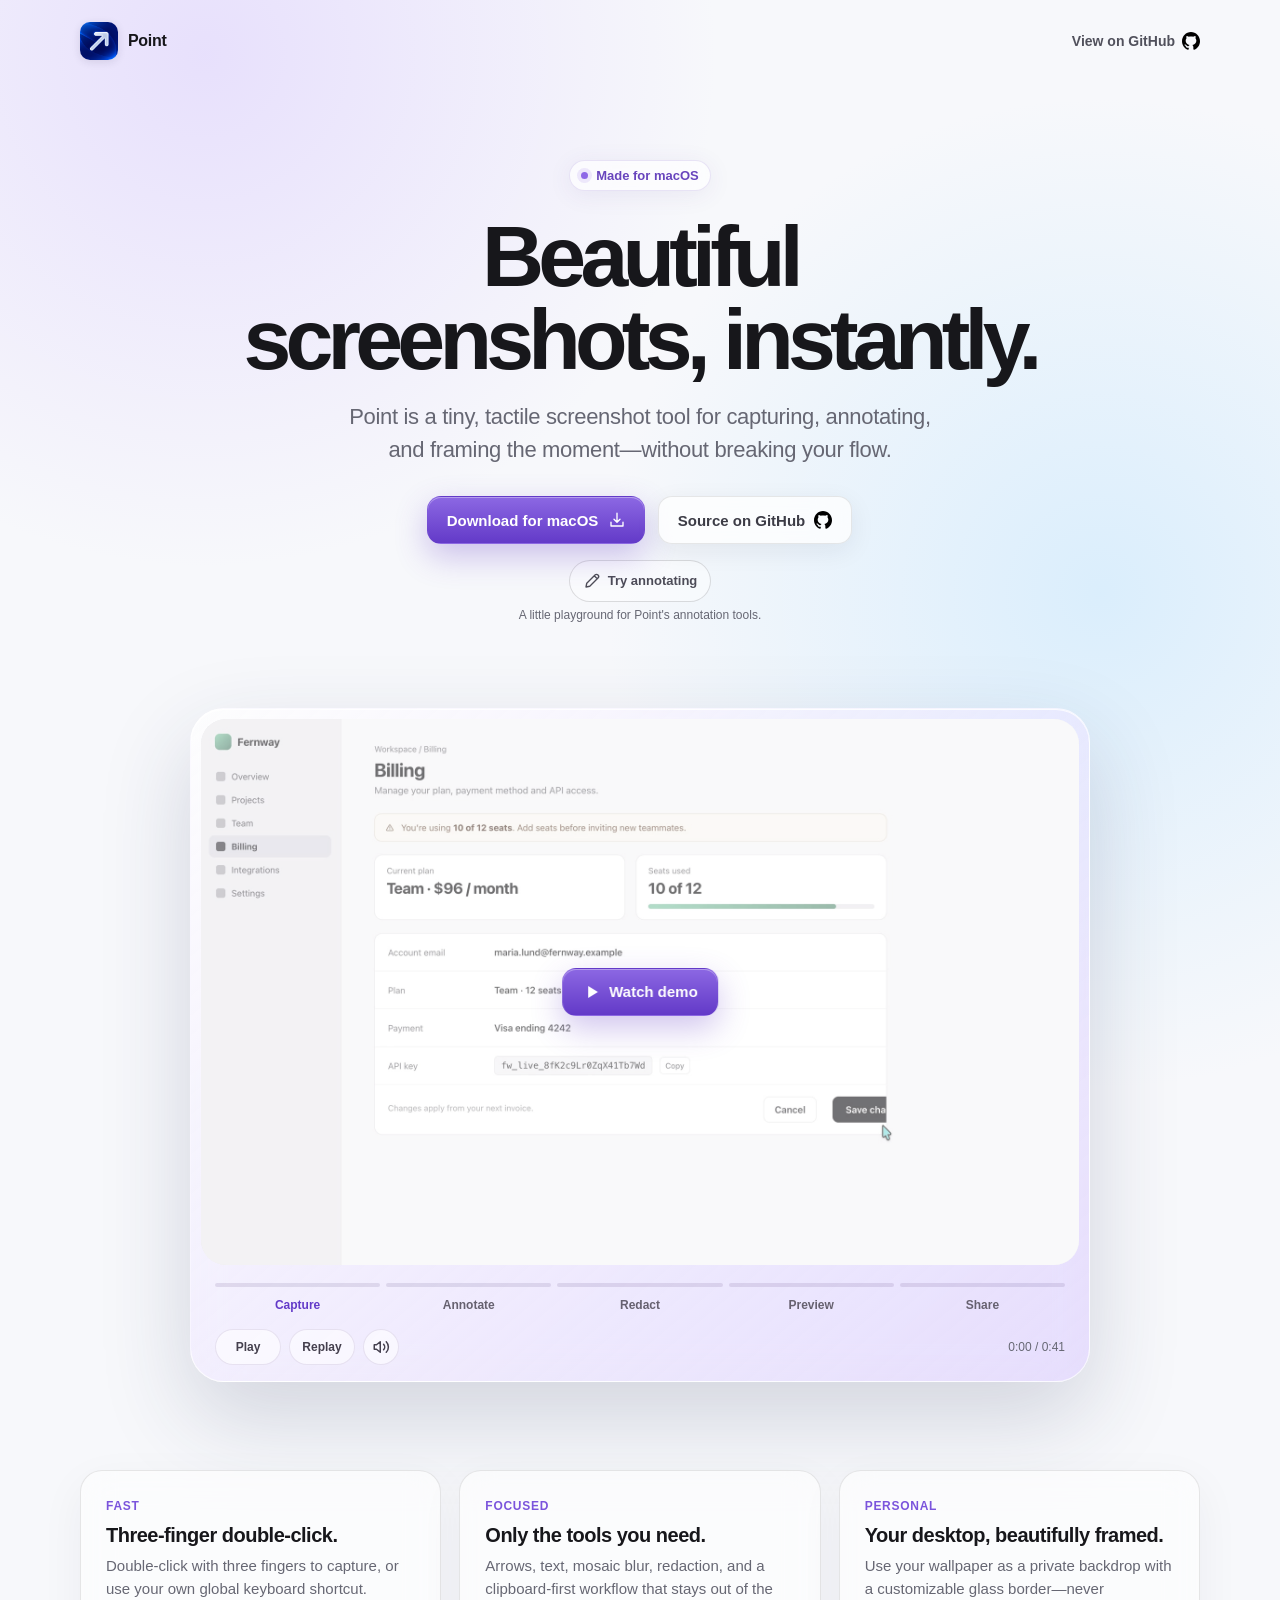
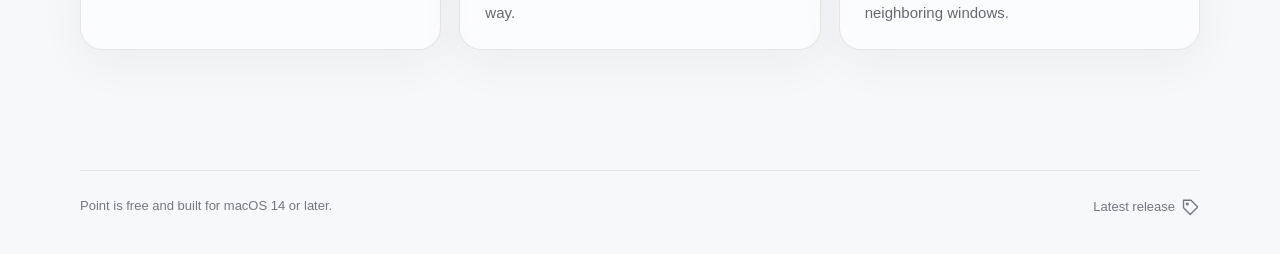
==== commit 913b2223: "fix(pages): align mosaic capture after scrolling" ====
--- a/docs/index.html
+++ b/docs/index.html
@@ -651,7 +651,7 @@
     </footer>
   </div>
   <script src="demo-player.js?v=030-quiet-poster-2"></script>
-  <script src="annotation-mosaic.js" defer></script>
+  <script src="annotation-mosaic.js?v=2" defer></script>
   <script src="annotation-tools.js" defer></script>
 </body>
 </html>
